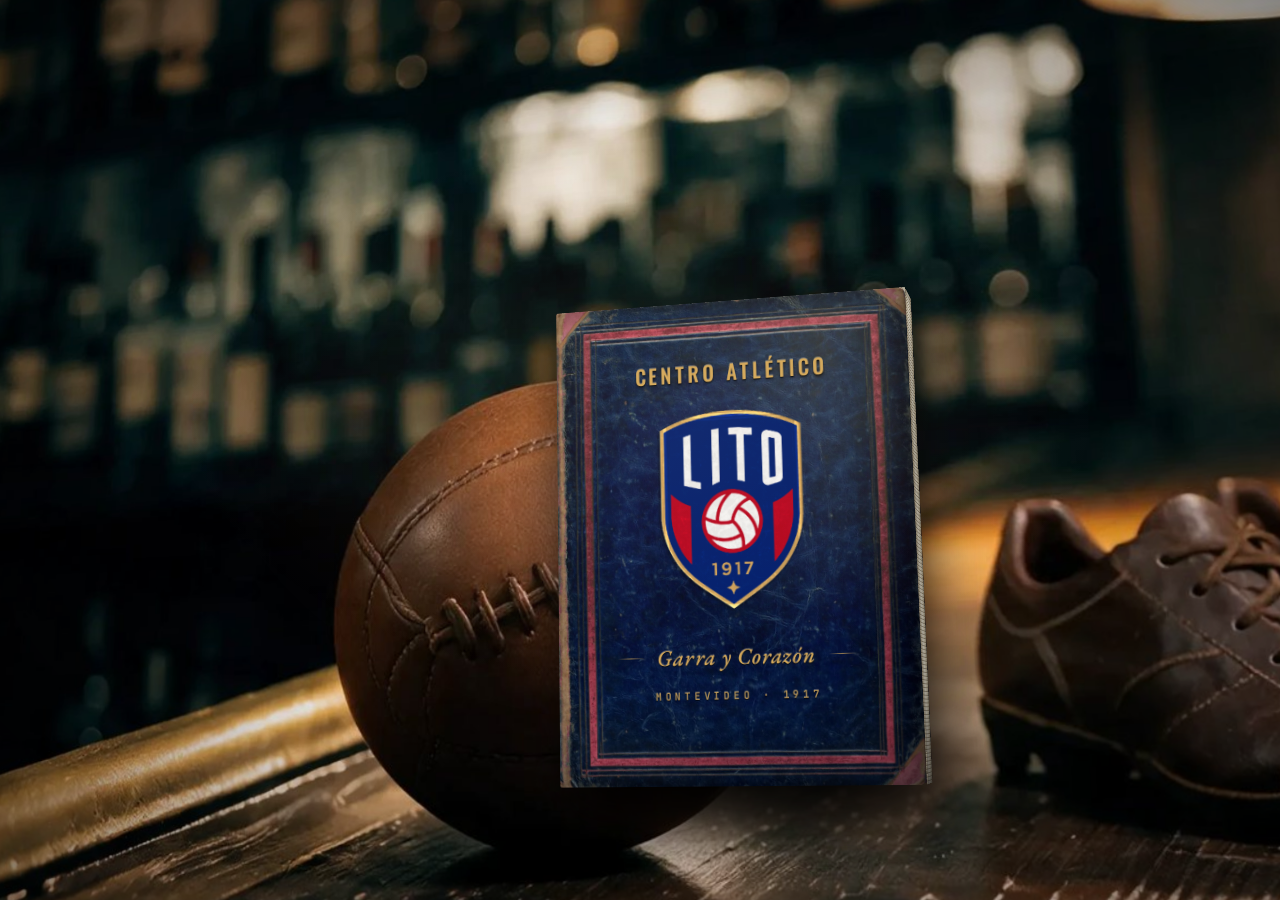
==== index.html @ af0d837f "La canción oficial en la guarda La letra va en la contracara de la tapa, la página izquierda del pli" ====
<!DOCTYPE html>
<html lang="es-UY">
<head>
<meta charset="utf-8">
<meta name="viewport" content="width=device-width, initial-scale=1">
<title>El libro del club · Centro Atlético Lito</title>
<meta name="description" content="Sitio oficial del Centro Atlético Lito: historia, plantel, fixture, noticias y socios. Montevideo, desde 1917.">
<meta name="robots" content="noindex, nofollow">
<meta property="og:title" content="El libro del club · Centro Atlético Lito">
<meta property="og:description" content="Sitio oficial del Centro Atlético Lito: historia, plantel, fixture, noticias y socios. Montevideo, desde 1917.">
<meta property="og:type" content="website">
<meta property="og:locale" content="es_UY">
<meta property="og:image" content="assets/img/og.png">
<meta name="twitter:card" content="summary_large_image">
<meta name="theme-color" content="#0F1A40">
<link rel="icon" href="assets/img/favicon.png">
<link rel="apple-touch-icon" href="assets/img/escudo-180.png">
<link rel="preconnect" href="https://fonts.googleapis.com">
<link rel="preconnect" href="https://fonts.gstatic.com" crossorigin>
<link href="https://fonts.googleapis.com/css2?family=Oswald:wght@300;400;500;600;700&family=EB+Garamond:ital,wght@0,400;0,500;0,600;1,400;1,500&family=Pinyon+Script&family=Manrope:wght@400;500;600;700&family=JetBrains+Mono:wght@500&display=swap" rel="stylesheet">
<link rel="stylesheet" href="assets/css/main.css">
</head>
<body>
<a class="saltar" href="#contenido">Ir al contenido</a>

<div class="escena" data-escena>
  <button class="abrir-libro" type="button" data-abrir>Abrir el libro del club</button>
  <div class="camara" data-camara>
    <div class="tablero"></div>
    <div class="mesa">
      <div class="sombra"></div>
      <div class="libro" data-libro>

      <span class="cara-lomo" aria-hidden="true"></span>
      <span class="cara-cabeza" aria-hidden="true"></span>
      <span class="cara-canto" aria-hidden="true"></span>
      <div class="contratapa" aria-hidden="true"></div>

    <div class="hoja-indice">
      <h1>El libro del club</h1>
      <p class="sello">Centro Atlético Lito · Montevideo · 1917</p>
      <div class="regla"></div>
      <ul class="indice">
        <li>
          <a href="club.html">
            <span class="romano">I</span>
            <span class="titulo">El club</span>
            <span class="apunte">Del bar Manuelito a la cancha</span>
          </a>
        </li>
        <li>
          <a href="plantel.html">
            <span class="romano">II</span>
            <span class="titulo">Plantel</span>
            <span class="apunte">Primer equipo y formativas</span>
          </a>
        </li>
        <li>
          <a href="fixture.html">
            <span class="romano">III</span>
            <span class="titulo">Fixture y tabla</span>
            <span class="apunte">Domingo a domingo</span>
          </a>
        </li>
        <li>
          <a href="noticias.html">
            <span class="romano">IV</span>
            <span class="titulo">Noticias</span>
            <span class="apunte">Partes de prensa</span>
          </a>
        </li>
        <li>
          <a href="socios.html">
            <span class="romano">V</span>
            <span class="titulo">Hacete socio</span>
            <span class="apunte">Cuotas y alta</span>
          </a>
        </li>
        <li>
          <a href="contacto.html">
            <span class="romano">VI</span>
            <span class="titulo">Contacto</span>
            <span class="apunte">Sede, prensa y marca</span>
          </a>
        </li>
      </ul>
      <p class="indice-pie">
        <span>Tomo del club · 2026</span>
        <a href="socios.html">Hacete socio</a>
      </p>
      <div class="marcas">
        <img src="assets/img/marcas/auf.png" alt="Asociación Uruguaya de Fútbol" width="111" height="180" loading="lazy">
        <img src="assets/img/marcas/mgr.png" alt="MGR Sport" width="342" height="110" loading="lazy">
        <img src="assets/img/marcas/enas.png" alt="ENAS" width="509" height="100" loading="lazy">
        <img src="assets/img/marcas/pinuccio.png" alt="Pinuccio Trattoria" width="279" height="130" loading="lazy">
      </div>
    </div>

    <div class="tapa">
      <span class="cara cara-frente" aria-hidden="true">
        <span class="grabado-arriba">Centro Atlético</span>
        <img class="escudo-tapa" src="assets/img/escudo-tapa.png" alt="Escudo del Centro Atlético Lito" width="760" height="1009" fetchpriority="high">
        <span class="lema">Garra y Corazón</span>
        <span class="grabado-abajo">Montevideo · 1917</span>
      </span>
      <span class="cara cara-dorso">
        <div class="cancion">
          <p class="cancion-rotulo">Canción oficial</p>
          <div class="cancion-letra">
            <p><span class="inicial">L</span>ito querido,<br>
              cuadro invencible,<br>
              fuerte, aguerrido e irresistible.</p>
            <p>Siempre Centro Lito adelante,<br>
              triunfante, triunfante,<br>
              porque tiene garra y corazón,<br>
              campeón, campeón.</p>
            <p>Que proclamen tus parciales,<br>
              que son inmortales,<br>
              tu gloria y honor.</p>
          </div>
          <p class="cancion-pie">Centro Atlético Lito · Montevideo · 1917</p>
        </div>
      </span>
    </div>

    <div class="hoja-vuelta" aria-hidden="true"></div>

      </div>
    </div>
  </div>

  </div>
</div>

<script src="assets/js/main.js"></script>
</body>
</html>
---- assets/css/main.css ----
/* ============================================================
   CENTRO ATLÉTICO LITO — hoja de estilos única
   "El libro del club": la web como un tomo encuadernado de 1917.

   Paleta y tipografías del Manual de Marca, edición 2026 (v1.0).
   El hueso del manual (#F4EFE6) hace de papel; el azul profundo,
   de cuero; el oro, de grabado. Proporción 55 azul · 25 hueso ·
   12 rojo · 8 oro, leída sobre el conjunto tapa + hojas.
   ============================================================ */

:root {
  /* Paleta del manual (cap. 08) */
  --azul: #1C2C6B;
  --rojo: #D12C3E;
  --oro: #D4A85A;
  --hueso: #F4EFE6;

  --azul-profundo: #0F1A40;
  --azul-80: #16245A;
  --rojo-80: #B72335;
  --oro-80: #B98E40;
  --hueso-80: #E9E2D2;
  --tinta: #0C1024;

  /* Roles del libro */
  --papel: var(--hueso);
  --papel-sombra: var(--hueso-80);
  --cuero: var(--azul-profundo);
  --cuero-alto: var(--azul-80);

  /* Neutro cálido, sesgado hacia el papel: reglas, folios, texto de apoyo */
  --sepia: #8A7E68;
  --sepia-suave: rgba(138, 126, 104, .34);

  --display: 'Oswald', 'Arial Narrow', system-ui, sans-serif;
  --prosa: 'EB Garamond', Georgia, 'Times New Roman', serif;
  --texto: 'Manrope', system-ui, -apple-system, Segoe UI, sans-serif;
  --mono: 'JetBrains Mono', ui-monospace, SFMono-Regular, Menlo, monospace;

  --marco: 1100px;
  --radio: 3px;
  --encuadernacion: 26px;
}

*, *::before, *::after { box-sizing: border-box; }

html { scroll-behavior: smooth; }

body {
  margin: 0;
  background: var(--papel);
  color: var(--tinta);
  font-family: var(--texto);
  font-size: 16px;
  line-height: 1.6;
  -webkit-font-smoothing: antialiased;
}

img { max-width: 100%; height: auto; display: block; }

a { color: var(--azul); text-decoration-thickness: 1px; text-underline-offset: 3px; }
a:hover { color: var(--rojo); }

:focus-visible { outline: 3px solid var(--oro); outline-offset: 3px; }

.sr-only {
  position: absolute; width: 1px; height: 1px; padding: 0; margin: -1px;
  overflow: hidden; clip: rect(0 0 0 0); white-space: nowrap; border: 0;
}

.saltar {
  position: absolute; left: -9999px; top: 0; z-index: 100;
  background: var(--oro); color: var(--tinta); padding: 10px 16px;
  font-family: var(--mono); font-size: 12px; letter-spacing: .18em; text-transform: uppercase;
}
.saltar:focus { left: 8px; top: 8px; }

.marco { width: 100%; max-width: var(--marco); margin: 0 auto; padding: 0 26px; }

/* ---------- Grano del papel ----------
   Textura generada aparte; el degradado es el respaldo si no carga. */
.papel-grano {
  background-color: var(--papel);
  background-image:
    radial-gradient(circle at 18% 12%, rgba(138, 126, 104, .07), transparent 42%),
    radial-gradient(circle at 82% 78%, rgba(138, 126, 104, .06), transparent 46%);
}

/* ---------- Tipografía ---------- */

h1, h2, h3, h4 {
  font-family: var(--display);
  font-weight: 600;
  line-height: 1.04;
  text-transform: uppercase;
  letter-spacing: -0.005em;
  text-wrap: balance;
  margin: 0 0 .45em;
}

h1 { font-size: clamp(36px, 5.6vw, 66px); }
h2 { font-size: clamp(26px, 3.4vw, 42px); }
h3 { font-size: clamp(19px, 2vw, 26px); }
h4 { font-size: 17px; letter-spacing: .03em; }

p { margin: 0 0 1.05em; max-width: 66ch; }

/* La prosa del libro va en serif; los datos y la interfaz, en Manrope. */
.prosa, .prosa p, .plomo {
  font-family: var(--prosa);
  font-size: 19px;
  line-height: 1.62;
}
.plomo { font-size: clamp(20px, 1.9vw, 25px); line-height: 1.5; }
.prosa em { color: var(--sepia); }

.capitular::first-letter {
  float: left;
  font-family: var(--display);
  font-weight: 600;
  font-size: 4.1em;
  line-height: .82;
  padding: .06em .12em 0 0;
  color: var(--rojo);
}

.cintilla {
  font-family: var(--mono);
  font-size: 11.5px; font-weight: 500;
  letter-spacing: .2em; text-transform: uppercase;
  color: var(--azul);
  margin: 0 0 14px;
  display: flex; align-items: center; gap: 10px;
}
.cintilla::before { content: ""; width: 24px; height: 2px; background: var(--rojo); flex: none; }

.mono { font-family: var(--mono); font-size: 11.5px; letter-spacing: .18em; text-transform: uppercase; }

.claro { color: var(--hueso); }
.claro .cintilla { color: var(--oro); }
.claro a { color: var(--oro); }
.claro a:hover { color: var(--hueso); }

/* ============================================================
   LA TAPA — sólo en la portada
   ============================================================ */

.escena {
  position: relative;
  min-height: 100svh;
  overflow: hidden;
  perspective: 1800px;
  perspective-origin: 50% 44%;
  background: #17110c;
}

/* Al elegir un capítulo: se pasa la hoja, la cámara entra y el papel llena la
   pantalla. El capítulo arranca del mismo color, así la costura no se ve. */
.escena.pasando .camara {
  transform: translate(-4%, -13%) translateZ(470px);
  transition: transform .66s cubic-bezier(.42, 0, .62, 1);
}
.escena.pasando .hoja-vuelta {
  opacity: 1;
  animation: pasar-hoja .52s cubic-bezier(.42, 0, .72, 1) forwards;
}
.escena.pasando::before {
  content: "";
  position: absolute; inset: 0; z-index: 8; pointer-events: none;
  background: var(--papel);
  opacity: 0;
  animation: velo-papel .28s ease .34s forwards;
}
@keyframes pasar-hoja {
  from { transform: rotateY(0deg); }
  to   { transform: rotateY(-148deg); }
}
@keyframes velo-papel { to { opacity: 1; } }

/* El capítulo aparece desde ese mismo papel */
@keyframes aparecer-hoja {
  from { opacity: 0; transform: scale(.988); }
  to   { opacity: 1; transform: none; }
}
.hoja { animation: aparecer-hoja .34s ease both; }

/* Con el libro cerrado, toda la escena es el disparador: no hace falta
   ningún cartel que explique dónde tocar. */
.escena.lejos { cursor: pointer; }

/* La escena se abre con un toque en cualquier parte; esto es para el teclado.
   Sólo se ve al enfocarlo, como el salto al contenido. */
.abrir-libro {
  position: absolute; left: -9999px; top: 16px; z-index: 20;
  background: var(--oro); color: var(--tinta); border: 0;
  padding: 10px 16px; cursor: pointer;
  font-family: var(--mono); font-size: 11px; letter-spacing: .18em; text-transform: uppercase;
}
.abrir-libro:focus { left: 16px; }

/* La cámara: mesa y libro se mueven juntos, como una sola toma.
   Cerrado, la toma está lejos y de costado; al abrir, se acerca y se endereza. */
.camara {
  position: absolute; inset: 0;
  transform-style: preserve-3d;
  transform: translate(9%, -13%) translateZ(215px);
  transition: transform 1.5s cubic-bezier(.32, .68, .16, 1);
}
.camara.lejos {
  transform: translateZ(-200px) rotateX(10deg) rotateY(-15deg) rotateZ(-1deg);
}

/* El plano de la mesa. Es más grande que el encuadre para que al girar la toma
   nunca se vea su borde, pero la foto se mide contra la pantalla (vh), no
   contra el plano: así el encuadre no depende del tamaño del plano. */
.tablero {
  position: absolute; inset: -45%;
  background-color: #17110c;
  background-image: url('../img/texturas/fondo.jpg');
  background-size: auto 140vh;
  background-position: 44% 40%;
  background-repeat: no-repeat;
  /* Profundidad real: el fondo está 520 px detrás del libro, así que al
     acercarse la toma el libro crece más rápido que el fondo. La escala
     compensa lo que la perspectiva le quita a esa distancia. */
  transform: translateZ(-520px) scale(1.33);
}

/* Luz y viñeta: van sobre el encuadre, no sobre el plano */
.escena::after {
  content: "";
  position: absolute; inset: 0; z-index: 3; pointer-events: none;
  background:
    radial-gradient(ellipse 50% 42% at 50% 46%, rgba(255, 214, 150, .08), transparent 72%),
    radial-gradient(ellipse 86% 84% at 50% 48%, transparent 38%, rgba(0, 0, 0, .66) 100%);
}

/* La mesa sostiene el libro y su sombra proyectada */
.mesa {
  position: absolute; left: 58%; top: 62%;
  width: min(396px, 78vw); aspect-ratio: 3 / 4;
  transform: translate(-50%, -50%);
  transform-style: preserve-3d;
}

.sombra {
  position: absolute; left: -14%; right: -14%; bottom: -7%; height: 26%;
  background: radial-gradient(ellipse at 50% 62%, rgba(0, 0, 0, .78), rgba(0, 0, 0, .34) 46%, transparent 72%);
  filter: blur(17px);
  transform: translateZ(-12px);
  transition: transform 1.05s cubic-bezier(.3, .7, .2, 1), opacity 1.05s ease;
  pointer-events: none;
}
.escena.lejos .sombra {
  transform: translateZ(-12px) translate(4%, 1%) scale(1.06, 1);
  opacity: .92;
}

/* El libro queda quieto sobre la barra; el desvío de la toma lo pone la cámara. */
.libro {
  --grosor: 58px;
  position: absolute; inset: 0;
  transform-style: preserve-3d;
}

.hoja-vuelta {
  position: absolute; inset: 0; z-index: 2;
  transform-origin: left center;
  transform: rotateY(0deg);
  opacity: 0;
  border-radius: 3px 6px 6px 3px;
  background-color: var(--papel);
  background-image:
    linear-gradient(90deg, rgba(12, 16, 36, .22), transparent 22%, transparent 78%, rgba(12, 16, 36, .1)),
    url('../img/texturas/papel.jpg');
  background-size: cover, 520px 520px;
  box-shadow: 0 12px 30px rgba(0, 0, 0, .4);
}

/* ---- El cuerpo del tomo: caras reales, no un canto dibujado ----
   Son decorativas: nunca deben interceptar un click del índice. */
.cara-lomo, .cara-cabeza, .cara-canto, .contratapa, .hoja-vuelta { pointer-events: none; }

/* Lomo, con los nervios de la encuadernación */
.cara-lomo {
  position: absolute; left: 0; top: 0; bottom: 0; width: var(--grosor);
  transform-origin: left center;
  transform: rotateY(90deg);
  background-color: var(--cuero);
  background-image:
    linear-gradient(90deg, rgba(0, 0, 0, .5), rgba(255, 255, 255, .04) 45%, rgba(0, 0, 0, .42)),
    url('../img/texturas/lomo.jpg');
  background-size: cover;
  background-position: center;
  box-shadow: inset 0 0 22px rgba(0, 0, 0, .45);
}

/* Canto de cabeza: las hojas vistas desde arriba */
.cara-cabeza {
  position: absolute; left: 0; right: 0; top: 0; height: var(--grosor);
  transform-origin: center top;
  transform: rotateX(-90deg);
  background-image:
    repeating-linear-gradient(90deg,
      rgba(108, 92, 68, .5) 0 1px,
      rgba(232, 224, 205, .45) 1px 2px,
      transparent 2px 4px),
    linear-gradient(180deg, #e6ddc5, #cabda2 58%, #a3957c);
  box-shadow: inset 0 -6px 12px rgba(0, 0, 0, .35);
}

/* Canto delantero */
.cara-canto {
  position: absolute; right: 0; top: 0; bottom: 0; width: var(--grosor);
  transform-origin: right center;
  transform: rotateY(-90deg);
  background-image:
    repeating-linear-gradient(180deg,
      rgba(108, 92, 68, .55) 0 1px,
      rgba(232, 224, 205, .5) 1px 2px,
      transparent 2px 4px),
    linear-gradient(90deg, #a89b80 0%, #ded5be 34%, #efe8d6 52%, #cfc3a8 78%, #a1937a 100%);
  box-shadow: inset 0 12px 20px -10px rgba(0, 0, 0, .55), inset 0 -12px 20px -10px rgba(0, 0, 0, .55);
}

/* Contratapa, para que el tomo no quede hueco al abrirse */
.contratapa {
  position: absolute; inset: 0;
  transform: translateZ(calc(var(--grosor) * -1));
  background-color: var(--cuero);
  background-image:
    linear-gradient(160deg, rgba(8, 14, 38, .55), rgba(4, 7, 20, .72)),
    url('../img/texturas/tapa.jpg');
  background-size: cover;
  border-radius: 3px 8px 8px 3px;
  box-shadow: 0 38px 60px rgba(0, 0, 0, .6);
}

.tapa {
  position: absolute; inset: 0; z-index: 3;
  transform-origin: left center;
  transform-style: preserve-3d;
  transition: transform 1.35s cubic-bezier(.32, .72, .2, 1) 1.05s;
  cursor: pointer;
  border: 0; padding: 0; margin: 0;
  background: transparent;
  display: block; width: 100%;
}

.cara {
  position: absolute; inset: 0;
  backface-visibility: hidden;
  transform: translateZ(.5px);
  border-radius: 3px 8px 8px 3px;
  overflow: hidden;
}

.cara-frente {
  background-color: var(--cuero);
  background-image:
    radial-gradient(ellipse at 76% 12%, rgba(255, 236, 200, .13), transparent 52%),
    linear-gradient(160deg, rgba(255, 255, 255, .05), rgba(6, 10, 28, .2) 70%, rgba(4, 7, 20, .36)),
    url('../img/texturas/tapa.jpg');
  background-size: cover;
  background-position: center;
  background-repeat: no-repeat;
  box-shadow:
    inset -12px 0 30px rgba(0, 0, 0, .38),
    inset 0 0 70px rgba(0, 0, 0, .22),
    0 30px 66px rgba(0, 0, 0, .62);
  display: grid;
  /* El filete dorado ya viene impreso en la foto: el contenido va adentro. */
  grid-template-rows: 1fr auto auto 1fr;
  justify-items: center;
  align-items: center;
  padding: 13% 14% 12.5%;
  text-align: center;
}

.grabado-arriba, .grabado-abajo {
  position: relative; z-index: 2; margin: 0;
  font-family: var(--display); font-weight: 500;
  color: var(--oro);
  text-transform: uppercase;
}
.grabado-arriba {
  align-self: end;
  margin-bottom: clamp(12px, 2.4vw, 20px);
  font-size: clamp(17px, 3.2vw, 23px);
  /* El interletrado cede para que entre en una línea a este cuerpo. */
  letter-spacing: .17em; padding-left: .17em;
  white-space: nowrap;
  text-shadow:
    0 -1px 0 rgba(255, 240, 210, .34),
    0 1px 1px rgba(0, 0, 0, .78),
    0 2px 3px rgba(0, 0, 0, .5);
}
.grabado-abajo {
  align-self: start;
  margin-top: clamp(9px, 1.5vw, 14px);
  font-family: var(--mono); font-size: clamp(9px, 1.5vw, 11px);
  letter-spacing: .34em; padding-left: .34em;
  color: rgba(212, 168, 90, .82);
  text-shadow: 0 -1px 0 rgba(255, 240, 210, .26), 0 1px 1px rgba(0, 0, 0, .72);
}

.lema {
  position: relative; z-index: 2;
  margin: clamp(14px, 2.4vw, 20px) 0 0;
  display: flex; align-items: center; gap: clamp(9px, 1.6vw, 14px);
  font-family: var(--prosa); font-style: italic; font-weight: 500;
  font-size: clamp(16px, 2.9vw, 24px);
  letter-spacing: .045em;
  color: var(--oro);
  text-shadow:
    0 -1px 0 rgba(255, 240, 210, .3),
    0 1px 1px rgba(0, 0, 0, .8),
    0 0 10px rgba(212, 168, 90, .14);
  white-space: nowrap;
}
.lema::before, .lema::after {
  content: ""; width: clamp(16px, 3.4vw, 30px); height: 1px;
  background: linear-gradient(90deg, transparent, rgba(212, 168, 90, .75), transparent);
}

.escudo-tapa {
  position: relative; z-index: 2;
  width: clamp(120px, 28vw, 176px);
  transition: transform .5s ease;
}
.tapa:hover .lema {
  position: relative; z-index: 2;
  margin: clamp(14px, 2.4vw, 20px) 0 0;
  display: flex; align-items: center; gap: clamp(9px, 1.6vw, 14px);
  font-family: var(--prosa); font-style: italic; font-weight: 500;
  font-size: clamp(16px, 2.9vw, 24px);
  letter-spacing: .045em;
  color: var(--oro);
  text-shadow:
    0 -1px 0 rgba(255, 240, 210, .3),
    0 1px 1px rgba(0, 0, 0, .8),
    0 0 10px rgba(212, 168, 90, .14);
  white-space: nowrap;
}
.lema::before, .lema::after {
  content: ""; width: clamp(16px, 3.4vw, 30px); height: 1px;
  background: linear-gradient(90deg, transparent, rgba(212, 168, 90, .75), transparent);
}

.escudo-tapa { transform: translateY(-4px) scale(1.02); }

/* Guarda: el reverso de la tapa */
.cara-dorso {
  transform: rotateY(180deg) translateZ(.5px);
  display: grid;
  place-items: center;
  padding: clamp(20px, 4vw, 32px) clamp(18px, 3.6vw, 30px);
  background-color: var(--papel-sombra);
  background-image:
    radial-gradient(ellipse 76% 68% at 50% 48%, rgba(244, 239, 230, .82), transparent 72%),
    repeating-linear-gradient(45deg, rgba(28, 44, 107, .06) 0 2px, transparent 2px 15px),
    repeating-linear-gradient(-45deg, rgba(209, 44, 62, .04) 0 2px, transparent 2px 15px),
    url('../img/texturas/papel.jpg');
  background-size: auto, auto, auto, 460px 460px;
  box-shadow: inset 0 0 60px rgba(138, 126, 104, .5);
}

/* Por defecto el libro está abierto; JS agrega .cerrado para la ceremonia. */
.tapa { transform: rotateY(-162deg); pointer-events: none; }
.libro.cerrado .tapa { transform: none; pointer-events: auto; transition-delay: 0s; }
.libro:not(.cerrado) .cara-frente { box-shadow: none; }

/* La hoja del índice, debajo de la tapa */
.cancion {
  position: relative; z-index: 2;
  text-align: center;
  color: var(--tinta);
  max-width: 30ch;
}
.cancion-rotulo {
  margin: 0 0 clamp(8px, 1.6vw, 13px);
  font-family: 'Pinyon Script', 'EB Garamond', serif;
  font-size: clamp(20px, 4vw, 30px);
  line-height: 1;
  color: var(--azul);
}
.cancion-rotulo::after {
  content: "";
  display: block; width: 46%; height: 1px; margin: clamp(7px, 1.4vw, 11px) auto 0;
  background: linear-gradient(90deg, transparent, var(--oro-80), transparent);
}
.cancion-letra p {
  margin: 0 0 clamp(9px, 1.8vw, 14px);
  max-width: none;
  font-family: var(--prosa);
  font-style: italic;
  font-weight: 500;
  font-size: clamp(11.5px, 2.3vw, 15px);
  line-height: 1.62;
  color: rgba(12, 16, 36, .88);
}
.cancion-letra p:last-child { margin-bottom: 0; }
/* La inicial, en la misma mano que el rótulo */
.inicial {
  font-family: 'Pinyon Script', 'EB Garamond', serif;
  font-style: normal;
  font-size: 2.1em;
  line-height: .7;
  color: var(--rojo);
  padding-right: .04em;
  vertical-align: -.18em;
}
.cancion-pie {
  margin: clamp(10px, 2vw, 16px) 0 0;
  max-width: none;
  font-family: var(--mono);
  font-size: clamp(7px, 1.4vw, 9px);
  letter-spacing: .16em; text-transform: uppercase;
  color: var(--sepia);
}

.hoja-indice {
  position: absolute; inset: 0; z-index: 1;
  background-color: var(--papel);
  background-image:
    radial-gradient(circle at 20% 10%, rgba(138, 126, 104, .09), transparent 45%),
    radial-gradient(circle at 85% 85%, rgba(138, 126, 104, .08), transparent 48%),
    url('../img/texturas/papel.jpg');
  background-size: cover, cover, 520px 520px;
  background-repeat: no-repeat, no-repeat, repeat;
  border-radius: 3px 6px 6px 3px;
  padding: clamp(20px, 4vw, 30px) clamp(16px, 3.2vw, 24px) clamp(16px, 2.6vw, 22px) clamp(26px, 4.4vw, 38px);
  overflow: auto;
  box-shadow: inset 22px 0 30px -18px rgba(12, 16, 36, .62);
  transition: opacity .55s ease 1.95s;
}

.libro.cerrado .hoja-indice { opacity: 0; transition-delay: 0s; }

.indice-pie {
  display: flex; justify-content: space-between; align-items: baseline; gap: 12px;
  margin: 22px 0 0; padding-top: 12px; border-top: 1px solid var(--sepia-suave);
  font-family: var(--mono); font-size: 9.5px; letter-spacing: .2em; text-transform: uppercase;
  color: var(--sepia);
}
.indice-pie a { color: var(--rojo); text-decoration: none; border-bottom: 1px solid currentColor; }

/* Marcas al pie del índice. Van sobre blanco y en multiply: el papel se ve a
   través y quedan impresas en la hoja, no pegadas encima. */
.marcas {
  display: flex; align-items: center; justify-content: center;
  gap: clamp(11px, 2.4vw, 18px);
  margin-top: clamp(14px, 2.6vw, 20px);
  padding-top: clamp(12px, 2.2vw, 17px);
  border-top: 1px dotted var(--sepia-suave);
}
.marcas img {
  mix-blend-mode: multiply;
  width: auto;
  opacity: .9;
  filter: saturate(.9);
}
/* La AUF manda por ser la afiliación; los sponsors, parejos entre sí. */
.marcas img:nth-child(1) { height: clamp(27px, 5.4vw, 36px); }
.marcas img:nth-child(2) { height: clamp(13px, 2.5vw, 17px); }
.marcas img:nth-child(3) { height: clamp(10px, 2.1vw, 14px); }
.marcas img:nth-child(4) { height: clamp(15px, 3vw, 20px); }
.indice-pie a:hover { color: var(--azul); }

.hoja-indice h1 {
  font-size: clamp(19px, 3vw, 26px);
  margin: 0 0 3px;
  letter-spacing: .04em;
}
.hoja-indice .sello {
  font-family: var(--mono); font-size: 9.5px; letter-spacing: .26em;
  text-transform: uppercase; color: var(--sepia);
  margin: 0 0 16px;
}
.hoja-indice .regla {
  height: 1px; background: var(--sepia-suave); margin: 0 0 16px;
}

.indice { list-style: none; margin: 0; padding: 0; }
.indice li { margin: 0; }
.indice a {
  display: grid;
  grid-template-columns: 1.9em minmax(0, 1fr) auto;
  align-items: baseline;
  gap: 7px;
  padding: 8px 2px;
  text-decoration: none;
  color: var(--tinta);
  border-bottom: 1px dotted var(--sepia-suave);
}
.indice a:hover, .indice a:focus-visible { color: var(--rojo); background: rgba(212, 168, 90, .12); }
.indice .romano {
  font-family: var(--mono); font-size: 10.5px; letter-spacing: .1em;
  color: var(--oro-80);
}
.indice .titulo {
  font-family: var(--display); font-weight: 500;
  font-size: clamp(14px, 2vw, 16.5px);
  text-transform: uppercase; letter-spacing: .03em;
}
.indice .apunte {
  font-family: var(--prosa); font-style: italic;
  font-size: 12.5px; color: var(--sepia); text-align: right;
}

/* ============================================================
   LAS HOJAS — páginas interiores
   ============================================================ */

.cabecera {
  position: sticky; top: 0; z-index: 40;
  background: rgba(244, 239, 230, .94);
  backdrop-filter: blur(6px);
  border-bottom: 1px solid var(--sepia-suave);
  box-shadow: 0 1px 0 rgba(212, 168, 90, .5);
}

.cabecera-fila { display: flex; align-items: center; gap: 18px; min-height: 62px; }

.marca { display: flex; align-items: center; gap: 11px; text-decoration: none; color: var(--tinta); }
.marca img { width: 30px; }
.marca-texto {
  font-family: var(--display); font-weight: 600; font-size: 14.5px;
  letter-spacing: .1em; text-transform: uppercase; line-height: 1.1;
}
.marca-texto small {
  display: block;
  font-family: var(--mono); font-weight: 500; font-size: 8.5px;
  letter-spacing: .22em; color: var(--sepia);
}

.menu-boton {
  margin-left: auto; display: none;
  background: transparent; color: var(--azul);
  border: 1px solid var(--sepia-suave);
  font-family: var(--mono); font-size: 10.5px; letter-spacing: .18em; text-transform: uppercase;
  padding: 8px 13px; border-radius: var(--radio); cursor: pointer;
}
.menu-boton:hover { border-color: var(--oro); color: var(--rojo); }

.menu { margin-left: auto; display: flex; gap: 2px; flex-wrap: wrap; }
.menu a {
  font-family: var(--display); font-weight: 500; font-size: 12.5px;
  letter-spacing: .1em; text-transform: uppercase;
  color: var(--sepia); text-decoration: none;
  padding: 9px 11px; border-bottom: 2px solid transparent;
}
.menu a:hover { color: var(--azul); border-bottom-color: var(--rojo); }
.menu a[aria-current="page"] { color: var(--azul); border-bottom-color: var(--oro); }

/* Encuadernación: el lomo acompaña toda la página interior */
.hoja {
  position: relative;
  background-color: var(--papel);
  background-image:
    radial-gradient(circle at 12% 6%, rgba(138, 126, 104, .07), transparent 40%),
    radial-gradient(circle at 88% 92%, rgba(138, 126, 104, .06), transparent 44%),
    url('../img/texturas/papel.jpg');
  background-size: cover, cover, 520px 520px;
  background-repeat: no-repeat, no-repeat, repeat;
  background-attachment: scroll;
  padding-left: var(--encuadernacion);
}
.hoja::before {
  content: "";
  position: absolute; left: 0; top: 0; bottom: 0; width: var(--encuadernacion);
  background:
    linear-gradient(90deg, var(--cuero) 0 9px, rgba(212, 168, 90, .55) 9px 10px, rgba(138, 126, 104, .16) 10px 100%),
    repeating-linear-gradient(180deg, transparent 0 20px, rgba(244, 239, 230, .5) 20px 24px);
  background-size: 100% 100%, 9px 100%;
  background-repeat: no-repeat, repeat-y;
}

.seccion { padding: clamp(40px, 6vw, 76px) 0; }
.seccion + .seccion { border-top: 1px solid var(--sepia-suave); }

/* Lámina: la página oscura del libro, para respirar y dar jerarquía */
.lamina {
  background-color: var(--cuero);
  background-image: repeating-linear-gradient(-45deg, rgba(244, 239, 230, .04) 0 16px, transparent 16px 42px);
  color: var(--hueso);
  padding: clamp(44px, 6.5vw, 84px) 0;
  border-top: 3px double rgba(212, 168, 90, .5);
  border-bottom: 3px double rgba(212, 168, 90, .5);
}

.portadilla { padding: clamp(46px, 7vw, 92px) 0 clamp(30px, 4vw, 52px); }
.portadilla .romano-grande {
  font-family: var(--mono); font-size: 12px; letter-spacing: .3em;
  text-transform: uppercase; color: var(--oro-80); margin: 0 0 18px;
}
.portadilla h1 { margin-bottom: 18px; }
.portadilla .filete-cap {
  width: 88px; height: 3px; background: var(--rojo); margin: 26px 0 0;
}

.encabezado-seccion {
  display: flex; align-items: flex-end; justify-content: space-between;
  gap: 22px; flex-wrap: wrap; margin-bottom: 28px;
}
.encabezado-seccion h2 { margin: 0; }

.folio {
  display: flex; justify-content: center; align-items: center; gap: 14px;
  padding: 30px 0 44px;
  font-family: var(--mono); font-size: 10.5px; letter-spacing: .24em; text-transform: uppercase;
  color: var(--sepia);
}
.folio i { display: block; width: 40px; height: 1px; background: var(--sepia-suave); }

/* ---------- Botones ---------- */

.boton {
  display: inline-flex; align-items: center; gap: 9px;
  font-family: var(--display); font-weight: 600; font-size: 13.5px;
  letter-spacing: .11em; text-transform: uppercase;
  background: var(--rojo); color: var(--hueso);
  padding: 12px 21px; border: 2px solid var(--rojo); border-radius: var(--radio);
  text-decoration: none; cursor: pointer;
  transition: background .15s ease, color .15s ease, border-color .15s ease;
}
.boton:hover { background: var(--rojo-80); border-color: var(--rojo-80); color: var(--hueso); }
.boton--fantasma { background: transparent; border-color: currentColor; color: var(--azul); }
.boton--fantasma:hover { background: var(--azul); border-color: var(--azul); color: var(--hueso); }
.claro .boton--fantasma { color: var(--hueso); }
.claro .boton--fantasma:hover { background: var(--oro); border-color: var(--oro); color: var(--tinta); }
.boton--oro { background: var(--oro); border-color: var(--oro); color: var(--tinta); }
.boton--oro:hover { background: var(--oro-80); border-color: var(--oro-80); }

.acciones { display: flex; gap: 13px; flex-wrap: wrap; margin-top: 26px; }

/* ---------- Cifras ---------- */

.cifras {
  display: grid; grid-template-columns: repeat(auto-fit, minmax(180px, 1fr));
  border-top: 1px solid var(--sepia-suave);
  border-bottom: 1px solid var(--sepia-suave);
}
.cifra { padding: 24px 22px; border-left: 1px solid var(--sepia-suave); }
.cifra:first-child { border-left: 0; }
.cifra strong {
  display: block; font-family: var(--display); font-weight: 600;
  font-size: clamp(26px, 3vw, 38px); line-height: 1.05; color: var(--azul);
}
.cifra span {
  font-family: var(--mono); font-size: 10px; letter-spacing: .2em;
  text-transform: uppercase; color: var(--sepia); max-width: none;
}
.lamina .cifras { border-color: rgba(212, 168, 90, .3); }
.lamina .cifra { border-left-color: rgba(212, 168, 90, .3); }
.lamina .cifra strong { color: var(--oro); }
.lamina .cifra span { color: rgba(244, 239, 230, .74); }

/* ---------- Partidos ---------- */

.partido {
  background: var(--papel);
  border: 1px solid var(--sepia-suave);
  border-top: 3px solid var(--azul);
  border-radius: var(--radio);
  padding: 22px;
  display: flex; flex-direction: column;
  box-shadow: 0 2px 0 rgba(138, 126, 104, .16);
}
.rejilla .partido { height: 100%; }
.partido .competencia {
  font-family: var(--mono); font-size: 10.5px; letter-spacing: .2em;
  text-transform: uppercase; color: var(--rojo); max-width: none;
}
.partido-equipos {
  display: grid; grid-template-columns: 1fr auto 1fr; align-items: center;
  gap: 14px; margin: 16px 0 14px;
}
.partido-equipo {
  font-family: var(--display); font-weight: 600;
  font-size: clamp(17px, 2.2vw, 25px); text-transform: uppercase; line-height: 1.05;
}
.partido-equipo.der { text-align: right; }
.partido-vs { font-family: var(--mono); font-size: 11px; letter-spacing: .18em; color: var(--sepia); }
.partido-marcador {
  font-family: var(--display); font-weight: 600;
  font-size: clamp(27px, 3.4vw, 40px); color: var(--azul); letter-spacing: .04em;
}
.partido-pie {
  margin-top: auto; margin-bottom: 0; max-width: none;
  font-family: var(--mono); font-size: 10.5px; letter-spacing: .14em; text-transform: uppercase;
  color: var(--sepia);
  border-top: 1px solid var(--sepia-suave); padding-top: 11px;
}
.partido--hueso { border-top-color: var(--rojo); }
.partido--hueso .competencia { color: var(--azul); }
.lamina .partido {
  background: rgba(244, 239, 230, .05); border-color: rgba(212, 168, 90, .35);
  border-top-color: var(--oro); color: var(--hueso); box-shadow: none;
}
.lamina .partido-marcador { color: var(--oro); }
.lamina .partido-pie { color: rgba(244, 239, 230, .68); border-top-color: rgba(244, 239, 230, .18); }
.lamina .partido .competencia { color: var(--oro); }
.lamina .partido-vs { color: rgba(244, 239, 230, .7); }

.lista-partidos { display: grid; gap: 0; }
.fila-partido {
  display: grid; grid-template-columns: 104px 1fr auto; gap: 18px; align-items: center;
  padding: 15px 4px 15px 16px;
  border-bottom: 1px dotted var(--sepia-suave);
  border-left: 3px solid transparent;
}
.fila-partido.local { border-left-color: var(--rojo); }
.fila-partido p { max-width: none; margin: 0; }
.fila-partido .fecha {
  font-family: var(--mono); font-size: 10.5px; letter-spacing: .12em;
  text-transform: uppercase; color: var(--azul); line-height: 1.55;
}
.fila-partido .cruce {
  font-family: var(--display); font-weight: 500; font-size: 18px; text-transform: uppercase;
}
.fila-partido .partido-vs { font-size: 12px; color: var(--rojo); }
.fila-partido .dato {
  font-family: var(--mono); font-size: 10.5px; letter-spacing: .12em;
  text-transform: uppercase; color: var(--sepia); text-align: right;
}

/* ---------- Tabla ---------- */

.tabla-envoltorio { overflow-x: auto; border-top: 2px solid var(--azul); }
table.posiciones {
  width: 100%; border-collapse: collapse; min-width: 560px;
  font-size: 14px; font-variant-numeric: tabular-nums;
}
table.posiciones th {
  font-family: var(--mono); font-weight: 500; font-size: 10px;
  letter-spacing: .16em; text-transform: uppercase; color: var(--sepia);
  padding: 12px 9px; text-align: center; white-space: nowrap;
  border-bottom: 1px solid var(--sepia-suave);
}
table.posiciones th:nth-child(2) { text-align: left; }
table.posiciones td { padding: 11px 9px; text-align: center; border-bottom: 1px dotted var(--sepia-suave); }
table.posiciones td:nth-child(2) { text-align: left; font-family: var(--display); font-weight: 500; letter-spacing: .03em; text-transform: uppercase; }
table.posiciones .pts { font-family: var(--display); font-weight: 600; font-size: 17px; }
table.posiciones .fila-nuestra { background: rgba(212, 168, 90, .16); box-shadow: inset 3px 0 0 var(--rojo); }
table.posiciones .fila-nuestra td:nth-child(2) { color: var(--azul); font-weight: 600; }

.forma { display: inline-flex; gap: 3px; }
.forma i {
  width: 17px; height: 17px; border-radius: 50%; font-style: normal;
  font-family: var(--mono); font-size: 9px; font-weight: 500; color: var(--hueso);
  display: inline-flex; align-items: center; justify-content: center;
}
.forma i.G { background: var(--azul); }
.forma i.E { background: var(--oro-80); }
.forma i.P { background: var(--rojo); }

/* ---------- Rejillas y tarjetas ---------- */

.rejilla { display: grid; gap: 22px; }
.rejilla--2 { grid-template-columns: repeat(auto-fit, minmax(300px, 1fr)); }
.rejilla--3 { grid-template-columns: repeat(auto-fit, minmax(255px, 1fr)); }
.rejilla--4 { grid-template-columns: repeat(auto-fit, minmax(200px, 1fr)); }

.tarjeta { border-top: 2px solid var(--sepia-suave); padding: 20px 0 0; }
.tarjeta h3 { margin-bottom: .4em; }
.tarjeta p { margin-bottom: 0; font-family: var(--prosa); font-size: 17.5px; }
.tarjeta--borde-oro { border-top-color: var(--oro); }

.nota {
  border-left: 3px solid var(--oro);
  background: rgba(212, 168, 90, .11);
  padding: 15px 19px; max-width: 62ch;
  font-family: var(--mono); font-size: 11px; letter-spacing: .1em; text-transform: uppercase;
  line-height: 1.85; color: var(--sepia);
}
[data-aviso-ejemplo] { margin-top: 24px; }

/* Foto pegada con esquineros, como en un álbum */
.foto-album { position: relative; padding: 13px; background: var(--papel-sombra); box-shadow: 0 2px 0 rgba(138, 126, 104, .3); }
.foto-album img { filter: sepia(.16) contrast(1.02); }
.foto-album::before, .foto-album::after {
  content: ""; position: absolute; width: 20px; height: 20px; border: 2px solid var(--oro-80); opacity: .8;
}
.foto-album::before { left: 4px; top: 4px; border-right: 0; border-bottom: 0; }
.foto-album::after { right: 4px; bottom: 4px; border-left: 0; border-top: 0; }
.epigrafe {
  margin: 10px 0 0; max-width: none;
  font-family: var(--prosa); font-style: italic; font-size: 15px; color: var(--sepia);
}

/* ---------- Noticias ---------- */

.noticia { display: flex; flex-direction: column; border-top: 2px solid var(--azul); padding-top: 16px; }
.noticia img { aspect-ratio: 25 / 16; object-fit: cover; width: 100%; filter: sepia(.14); }
.noticia-cuerpo { display: flex; flex-direction: column; gap: 9px; flex: 1; padding-top: 14px; }
.noticia .fecha { font-family: var(--mono); font-size: 10.5px; letter-spacing: .16em; text-transform: uppercase; color: var(--rojo); max-width: none; }
.noticia h3 { font-size: 20px; margin: 0; }
.noticia p { margin: 0; font-family: var(--prosa); font-size: 17px; color: rgba(12, 16, 36, .82); max-width: none; }
.noticia .etiqueta { margin-top: auto; align-self: flex-start; }

.etiqueta {
  display: inline-block;
  font-family: var(--mono); font-size: 9.5px; letter-spacing: .18em; text-transform: uppercase;
  background: transparent; color: var(--azul);
  border: 1px solid var(--sepia-suave);
  padding: 5px 9px; border-radius: 2px;
}

/* ---------- Plantel ---------- */

.grupo-plantel + .grupo-plantel { margin-top: 40px; }
.jugador {
  display: flex; gap: 14px; align-items: center;
  padding: 13px 0; border-bottom: 1px dotted var(--sepia-suave);
}
.jugador .numero {
  font-family: var(--display); font-weight: 600; font-size: 30px; line-height: 1;
  color: var(--azul); min-width: 42px; text-align: center;
  font-variant-numeric: tabular-nums;
}
.jugador .nombre { font-family: var(--display); font-weight: 500; font-size: 18px; text-transform: uppercase; line-height: 1.1; }
.jugador .detalle { font-family: var(--mono); font-size: 10px; letter-spacing: .14em; text-transform: uppercase; color: var(--sepia); }
.jugador--vacante .numero { color: var(--sepia-suave); }

/* ---------- Camisetas ---------- */

.camiseta { border: 1px solid var(--sepia-suave); background: var(--papel); }
.camiseta .muestra { height: 148px; position: relative; }
.camiseta .muestra i { position: absolute; inset: 0; }
.camiseta .rotulo { padding: 15px 17px; border-top: 1px solid var(--sepia-suave); }
.camiseta h4 { margin: 0 0 4px; }
.camiseta .detalle { margin: 0; max-width: none; font-family: var(--mono); font-size: 10px; letter-spacing: .14em; text-transform: uppercase; color: var(--sepia); }

/* ---------- Formularios ---------- */

.formulario { display: grid; gap: 17px; max-width: 600px; }
.campo { display: grid; gap: 6px; }
.campo label { font-family: var(--mono); font-size: 10.5px; letter-spacing: .16em; text-transform: uppercase; color: var(--sepia); }
.campo input, .campo select, .campo textarea {
  font-family: var(--texto); font-size: 15px; color: var(--tinta);
  padding: 11px 13px; border: 1px solid var(--sepia-suave); border-radius: var(--radio);
  background: rgba(255, 255, 255, .6); width: 100%;
}
.campo textarea { min-height: 126px; resize: vertical; }
.campo input:focus, .campo select:focus, .campo textarea:focus { border-color: var(--azul); background: #fff; }
.campo-doble { display: grid; grid-template-columns: 1fr 1fr; gap: 17px; }
.aviso-formulario {
  font-family: var(--mono); font-size: 10.5px; letter-spacing: .12em; text-transform: uppercase;
  color: var(--sepia); line-height: 1.85; max-width: none;
}

/* ---------- Cuotas ---------- */

.cuota { display: flex; flex-direction: column; gap: 13px; }
.cuota .precio {
  font-family: var(--display); font-weight: 600; font-size: 40px; line-height: 1;
  color: var(--azul); margin: 0; font-variant-numeric: tabular-nums;
}
.cuota .precio small {
  display: block; margin-top: 6px;
  font-family: var(--mono); font-size: 10px; letter-spacing: .16em; color: var(--sepia);
}
.cuota ul { margin: 0; padding-left: 17px; font-family: var(--prosa); font-size: 17.5px; }
.cuota li { margin-bottom: 5px; }
.cuota--destacada { border-top-color: var(--rojo); }
.cuota--destacada .precio { color: var(--rojo); }

/* ---------- Listas de datos ---------- */

.datos { display: grid; margin: 0; }
.datos div { display: grid; grid-template-columns: 180px 1fr; gap: 16px; padding: 12px 0; border-bottom: 1px dotted var(--sepia-suave); }
.datos dt { font-family: var(--mono); font-size: 10.5px; letter-spacing: .16em; text-transform: uppercase; color: var(--sepia); }
.datos dd { margin: 0; font-family: var(--prosa); font-size: 18px; }
.claro .datos div { border-bottom-color: rgba(244, 239, 230, .2); }
.claro .datos dt { color: var(--oro); }

.cronologia { list-style: none; margin: 0; padding: 0; }
.cronologia li { display: grid; grid-template-columns: 92px 1fr; gap: 20px; padding: 15px 0; border-bottom: 1px dotted var(--sepia-suave); }
.cronologia b { font-family: var(--display); font-weight: 600; font-size: 23px; color: var(--rojo); line-height: 1; }
.cronologia span { font-family: var(--prosa); font-size: 17.5px; }
.claro .cronologia li { border-bottom-color: rgba(244, 239, 230, .2); }
.claro .cronologia b { color: var(--oro); }

/* ---------- Cierre ---------- */

.franja-cierre {
  background: var(--rojo); color: var(--hueso);
  padding: clamp(32px, 4.5vw, 56px) 0;
}
.franja-cierre .marco { display: flex; align-items: center; justify-content: space-between; gap: 22px; flex-wrap: wrap; }
.franja-cierre h2 { margin: 0; }
.franja-cierre p { margin: 6px 0 0; max-width: none; font-family: var(--prosa); font-size: 18px; color: rgba(244, 239, 230, .9); }

/* ---------- Colofón ---------- */

.pie {
  background: var(--cuero); color: rgba(244, 239, 230, .74);
  padding: 52px 0 26px; font-size: 14.5px;
  border-top: 4px double rgba(212, 168, 90, .5);
}
.pie-grilla { display: grid; grid-template-columns: 1.6fr 1fr 1fr 1fr; gap: 30px; }
.pie h4 { font-family: var(--mono); font-weight: 500; font-size: 10px; letter-spacing: .22em; color: var(--oro); text-transform: uppercase; margin: 0 0 13px; }
.pie ul { list-style: none; margin: 0; padding: 0; }
.pie li { margin-bottom: 7px; }
.pie a { color: rgba(244, 239, 230, .74); text-decoration: none; }
.pie a:hover { color: var(--oro); }
.pie p { max-width: none; }
.pie-escudo { display: flex; gap: 15px; align-items: flex-start; }
.pie-escudo img { width: 54px; }
.pie-escudo strong { font-family: var(--display); font-weight: 600; font-size: 16px; letter-spacing: .06em; text-transform: uppercase; color: var(--hueso); }
.pie-legal {
  margin-top: 36px; padding-top: 18px; border-top: 1px solid rgba(244, 239, 230, .14);
  display: flex; justify-content: space-between; gap: 16px; flex-wrap: wrap;
  font-family: var(--mono); font-size: 10px; letter-spacing: .14em; text-transform: uppercase;
  color: rgba(244, 239, 230, .5);
}

/* ---------- Estados ---------- */

.cargando { font-family: var(--mono); font-size: 10.5px; letter-spacing: .18em; text-transform: uppercase; color: var(--sepia); padding: 20px 0; }
.error-datos { border-left: 3px solid var(--rojo); background: rgba(209, 44, 62, .08); padding: 13px 17px; font-family: var(--mono); font-size: 10.5px; letter-spacing: .12em; text-transform: uppercase; }

/* ---------- Adaptaciones ---------- */

@media (max-width: 900px) {
  .pie-grilla { grid-template-columns: 1fr 1fr; }
  .datos div { grid-template-columns: 1fr; gap: 3px; }
}

@media (max-width: 760px) {
  :root { --encuadernacion: 14px; }
  .menu-boton { display: block; }
  .menu {
    display: none; width: 100%; flex-direction: column; gap: 0;
    padding-bottom: 10px; margin-left: 0;
  }
  .menu.abierto { display: flex; }
  .cabecera-fila { flex-wrap: wrap; padding-top: 10px; padding-bottom: 2px; min-height: 0; }
  .menu a { padding: 11px 0; border-bottom: 1px dotted var(--sepia-suave); width: 100%; }
  .fila-partido { grid-template-columns: 1fr; gap: 7px; }
  .fila-partido .dato { text-align: left; }
  .campo-doble { grid-template-columns: 1fr; }
  .cronologia li { grid-template-columns: 1fr; gap: 5px; }
  .libro { width: min(340px, 88vw); }
  /* En una pantalla angosta no entran las dos páginas: manda el índice.
     .camara.lejos gana por especificidad, así que el cerrado no se toca. */
  .camara { transform: translate(-10%, -13%) translateZ(215px); }
  .indice-pie { flex-direction: column; align-items: flex-start; gap: 5px; letter-spacing: .14em; }
  .hoja-indice .sello { letter-spacing: .16em; }
}

@media (max-width: 520px) {
  .pie-grilla { grid-template-columns: 1fr; }
  .franja-cierre .marco { flex-direction: column; align-items: flex-start; }
  .cifra { border-left: 0; border-top: 1px solid var(--sepia-suave); }
  .cifra:first-child { border-top: 0; }
}

@media (prefers-reduced-motion: reduce) {
  html { scroll-behavior: auto; }
  *, *::before, *::after { animation: none !important; transition: none !important; }
  .tapa { display: none; }
  

.hoja-indice { opacity: 1; }
}

@media print {
  .cabecera, .menu, .franja-cierre, .escena { display: none; }
  body { background: #fff; }
  .hoja { padding-left: 0; }
  .hoja::before { display: none; }
}
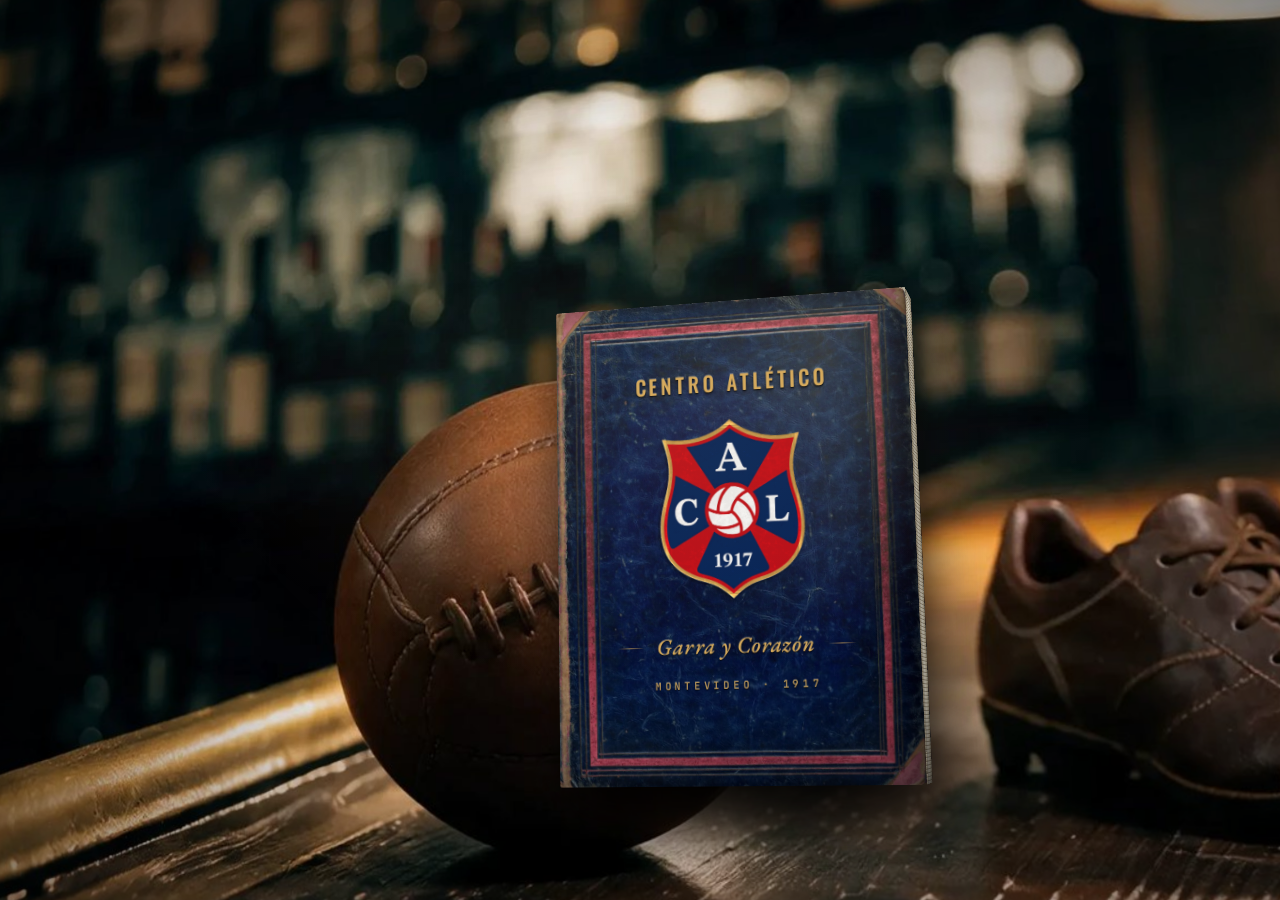
==== commit 39967428: "Escudo nuevo en todas las piezas Se reemplaza el escudo por el blasón de cuarteles rojo y azul con l" ====
--- a/index.html
+++ b/index.html
@@ -99,7 +99,7 @@
     <div class="tapa">
       <span class="cara cara-frente" aria-hidden="true">
         <span class="grabado-arriba">Centro Atlético</span>
-        <img class="escudo-tapa" src="assets/img/escudo-tapa.png" alt="Escudo del Centro Atlético Lito" width="760" height="1009" fetchpriority="high">
+        <img class="escudo-tapa" src="assets/img/escudo-tapa.png" alt="Escudo del Centro Atlético Lito" width="760" height="911" fetchpriority="high">
         <span class="lema">Garra y Corazón</span>
         <span class="grabado-abajo">Montevideo · 1917</span>
       </span>
@@ -114,7 +114,7 @@
               triunfante, triunfante,<br>
               porque tiene garra y corazón,<br>
               campeón, campeón.</p>
-            <p>Que proclamen tus parciales,<br>
+            <p>Que proclaman tus parciales,<br>
               que son inmortales,<br>
               tu gloria y honor.</p>
           </div>
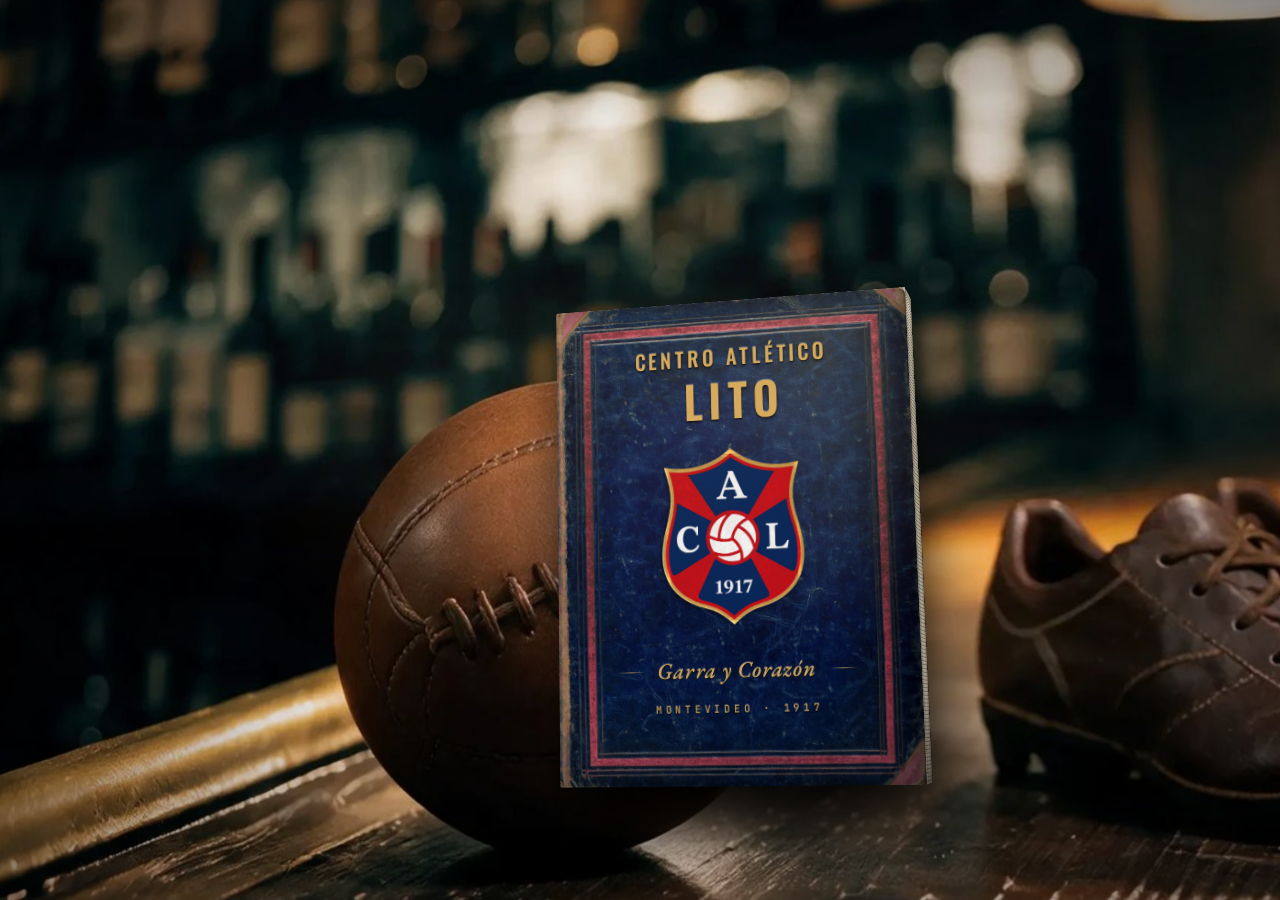
==== commit 93b343ff: "Fotos de partido, "Lito" en la tapa y dos arreglos de la portada Entran las cinco fotos de partido: " ====
--- a/index.html
+++ b/index.html
@@ -6,15 +6,22 @@
 <title>El libro del club · Centro Atlético Lito</title>
 <meta name="description" content="Sitio oficial del Centro Atlético Lito: historia, plantel, fixture, noticias y socios. Montevideo, desde 1917.">
 <meta name="robots" content="noindex, nofollow">
+<link rel="canonical" href="https://jiconnolly.github.io/lito2/">
 <meta property="og:title" content="El libro del club · Centro Atlético Lito">
 <meta property="og:description" content="Sitio oficial del Centro Atlético Lito: historia, plantel, fixture, noticias y socios. Montevideo, desde 1917.">
 <meta property="og:type" content="website">
 <meta property="og:locale" content="es_UY">
-<meta property="og:image" content="assets/img/og.png">
+<meta property="og:site_name" content="Centro Atlético Lito">
+<meta property="og:url" content="https://jiconnolly.github.io/lito2/">
+<meta property="og:image" content="https://jiconnolly.github.io/lito2/assets/img/og.png?v=2">
+<meta property="og:image:width" content="1200">
+<meta property="og:image:height" content="630">
+<meta property="og:image:alt" content="Escudo del Centro Atlético Lito">
 <meta name="twitter:card" content="summary_large_image">
+<meta name="twitter:image" content="https://jiconnolly.github.io/lito2/assets/img/og.png?v=2">
 <meta name="theme-color" content="#0F1A40">
-<link rel="icon" href="assets/img/favicon.png">
-<link rel="apple-touch-icon" href="assets/img/escudo-180.png">
+<link rel="icon" href="assets/img/favicon.png?v=2">
+<link rel="apple-touch-icon" href="assets/img/escudo-180.png?v=2">
 <link rel="preconnect" href="https://fonts.googleapis.com">
 <link rel="preconnect" href="https://fonts.gstatic.com" crossorigin>
 <link href="https://fonts.googleapis.com/css2?family=Oswald:wght@300;400;500;600;700&family=EB+Garamond:ital,wght@0,400;0,500;0,600;1,400;1,500&family=Pinyon+Script&family=Manrope:wght@400;500;600;700&family=JetBrains+Mono:wght@500&display=swap" rel="stylesheet">
@@ -45,7 +52,7 @@
           <a href="club.html">
             <span class="romano">I</span>
             <span class="titulo">El club</span>
-            <span class="apunte">Del bar Manuelito a la cancha</span>
+            <span class="apunte">Del Café Lito a la cancha</span>
           </a>
         </li>
         <li>
@@ -70,15 +77,22 @@
           </a>
         </li>
         <li>
+          <a href="galeria.html">
+            <span class="romano">V</span>
+            <span class="titulo">Galería</span>
+            <span class="apunte">Fotos del plantel y los partidos</span>
+          </a>
+        </li>
+        <li>
           <a href="socios.html">
-            <span class="romano">V</span>
+            <span class="romano">VI</span>
             <span class="titulo">Hacete socio</span>
             <span class="apunte">Cuotas y alta</span>
           </a>
         </li>
         <li>
           <a href="contacto.html">
-            <span class="romano">VI</span>
+            <span class="romano">VII</span>
             <span class="titulo">Contacto</span>
             <span class="apunte">Sede, prensa y marca</span>
           </a>
@@ -98,7 +112,7 @@
 
     <div class="tapa">
       <span class="cara cara-frente" aria-hidden="true">
-        <span class="grabado-arriba">Centro Atlético</span>
+        <span class="grabado-arriba">Centro Atlético<b class="nombre">Lito</b></span>
         <img class="escudo-tapa" src="assets/img/escudo-tapa.png" alt="Escudo del Centro Atlético Lito" width="760" height="911" fetchpriority="high">
         <span class="lema">Garra y Corazón</span>
         <span class="grabado-abajo">Montevideo · 1917</span>
--- a/assets/css/main.css
+++ b/assets/css/main.css
@@ -30,6 +30,12 @@
 
   /* Neutro cálido, sesgado hacia el papel: reglas, folios, texto de apoyo */
   --sepia: #8A7E68;
+
+  /* Estado de un resultado. No son colores de marca: son semánticos, y por eso
+     viven fuera de la paleta del manual. */
+  --ganado: #2F6B4A;
+  --empatado: #8A8681;
+  --perdido: var(--rojo);
   --sepia-suave: rgba(138, 126, 104, .34);
 
   --display: 'Oswald', 'Arial Narrow', system-ui, sans-serif;
@@ -390,11 +396,20 @@
   /* El interletrado cede para que entre en una línea a este cuerpo. */
   letter-spacing: .17em; padding-left: .17em;
   white-space: nowrap;
+  line-height: 1.05;
   text-shadow:
     0 -1px 0 rgba(255, 240, 210, .34),
     0 1px 1px rgba(0, 0, 0, .78),
     0 2px 3px rgba(0, 0, 0, .5);
 }
+.grabado-arriba .nombre {
+  display: block;
+  margin-top: clamp(4px, .9vw, 8px);
+  font-weight: 600;
+  font-size: clamp(34px, 6.6vw, 50px);
+  letter-spacing: .13em; padding-left: .13em;
+}
+
 .grabado-abajo {
   align-self: start;
   margin-top: clamp(9px, 1.5vw, 14px);
@@ -428,26 +443,7 @@
   width: clamp(120px, 28vw, 176px);
   transition: transform .5s ease;
 }
-.tapa:hover .lema {
-  position: relative; z-index: 2;
-  margin: clamp(14px, 2.4vw, 20px) 0 0;
-  display: flex; align-items: center; gap: clamp(9px, 1.6vw, 14px);
-  font-family: var(--prosa); font-style: italic; font-weight: 500;
-  font-size: clamp(16px, 2.9vw, 24px);
-  letter-spacing: .045em;
-  color: var(--oro);
-  text-shadow:
-    0 -1px 0 rgba(255, 240, 210, .3),
-    0 1px 1px rgba(0, 0, 0, .8),
-    0 0 10px rgba(212, 168, 90, .14);
-  white-space: nowrap;
-}
-.lema::before, .lema::after {
-  content: ""; width: clamp(16px, 3.4vw, 30px); height: 1px;
-  background: linear-gradient(90deg, transparent, rgba(212, 168, 90, .75), transparent);
-}
-
-.escudo-tapa { transform: translateY(-4px) scale(1.02); }
+.tapa:hover .escudo-tapa { transform: translateY(-4px) scale(1.02); }
 
 /* Guarda: el reverso de la tapa */
 .cara-dorso {
@@ -539,7 +535,7 @@
 
 .indice-pie {
   display: flex; justify-content: space-between; align-items: baseline; gap: 12px;
-  margin: 22px 0 0; padding-top: 12px; border-top: 1px solid var(--sepia-suave);
+  margin: 16px 0 0; padding-top: 10px; border-top: 1px solid var(--sepia-suave);
   font-family: var(--mono); font-size: 9.5px; letter-spacing: .2em; text-transform: uppercase;
   color: var(--sepia);
 }
@@ -550,8 +546,8 @@
 .marcas {
   display: flex; align-items: center; justify-content: center;
   gap: clamp(11px, 2.4vw, 18px);
-  margin-top: clamp(14px, 2.6vw, 20px);
-  padding-top: clamp(12px, 2.2vw, 17px);
+  margin-top: clamp(10px, 1.9vw, 14px);
+  padding-top: clamp(9px, 1.7vw, 12px);
   border-top: 1px dotted var(--sepia-suave);
 }
 .marcas img {
@@ -575,10 +571,10 @@
 .hoja-indice .sello {
   font-family: var(--mono); font-size: 9.5px; letter-spacing: .26em;
   text-transform: uppercase; color: var(--sepia);
-  margin: 0 0 16px;
+  margin: 0 0 12px;
 }
 .hoja-indice .regla {
-  height: 1px; background: var(--sepia-suave); margin: 0 0 16px;
+  height: 1px; background: var(--sepia-suave); margin: 0 0 12px;
 }
 
 .indice { list-style: none; margin: 0; padding: 0; }
@@ -588,7 +584,7 @@
   grid-template-columns: 1.9em minmax(0, 1fr) auto;
   align-items: baseline;
   gap: 7px;
-  padding: 8px 2px;
+  padding: 6px 2px;
   text-decoration: none;
   color: var(--tinta);
   border-bottom: 1px dotted var(--sepia-suave);
@@ -620,7 +616,7 @@
   box-shadow: 0 1px 0 rgba(212, 168, 90, .5);
 }
 
-.cabecera-fila { display: flex; align-items: center; gap: 18px; min-height: 62px; }
+.cabecera-fila { display: flex; align-items: center; gap: 14px; min-height: 62px; }
 
 .marca { display: flex; align-items: center; gap: 11px; text-decoration: none; color: var(--tinta); }
 .marca img { width: 30px; }
@@ -646,9 +642,9 @@
 .menu { margin-left: auto; display: flex; gap: 2px; flex-wrap: wrap; }
 .menu a {
   font-family: var(--display); font-weight: 500; font-size: 12.5px;
-  letter-spacing: .1em; text-transform: uppercase;
+  letter-spacing: .06em; text-transform: uppercase;
   color: var(--sepia); text-decoration: none;
-  padding: 9px 11px; border-bottom: 2px solid transparent;
+  padding: 9px 8px; border-bottom: 2px solid transparent;
 }
 .menu a:hover { color: var(--azul); border-bottom-color: var(--rojo); }
 .menu a[aria-current="page"] { color: var(--azul); border-bottom-color: var(--oro); }
@@ -851,9 +847,9 @@
   font-family: var(--mono); font-size: 9px; font-weight: 500; color: var(--hueso);
   display: inline-flex; align-items: center; justify-content: center;
 }
-.forma i.G { background: var(--azul); }
-.forma i.E { background: var(--oro-80); }
-.forma i.P { background: var(--rojo); }
+.forma i.G { background: var(--ganado); }
+.forma i.E { background: var(--empatado); }
+.forma i.P { background: var(--perdido); }
 
 /* ---------- Rejillas y tarjetas ---------- */
 
@@ -878,7 +874,7 @@
 
 /* Foto pegada con esquineros, como en un álbum */
 .foto-album { position: relative; padding: 13px; background: var(--papel-sombra); box-shadow: 0 2px 0 rgba(138, 126, 104, .3); }
-.foto-album img { filter: sepia(.16) contrast(1.02); }
+.foto-album img { filter: sepia(.06) contrast(1.02); }
 .foto-album::before, .foto-album::after {
   content: ""; position: absolute; width: 20px; height: 20px; border: 2px solid var(--oro-80); opacity: .8;
 }
@@ -887,6 +883,73 @@
 .epigrafe {
   margin: 10px 0 0; max-width: none;
   font-family: var(--prosa); font-style: italic; font-size: 15px; color: var(--sepia);
+}
+
+
+/* ---------- Galería: el álbum del club ----------
+   Cada foto va pegada con esquineros sobre el papel, como en un álbum de
+   verdad, y con un pie escrito a máquina. Se agranda en un visor propio
+   para no sacar a nadie de la página. */
+
+.grupo-galeria + .grupo-galeria { margin-top: 54px; }
+.grupo-galeria .prosa { margin-bottom: 26px; }
+
+/* Columnas en vez de grilla: así cada foto conserva su proporción y las
+   verticales conviven con las apaisadas sin recortarse, como en un álbum
+   pegado a mano. */
+.galeria { columns: 3 250px; column-gap: 26px; }
+
+.postal { margin: 0 0 26px; break-inside: avoid; }
+.postal button {
+  display: block; width: 100%; padding: 11px; border: 0; cursor: zoom-in;
+  background: var(--papel-sombra); box-shadow: 0 2px 0 rgba(138, 126, 104, .3);
+  position: relative; transition: transform .22s ease, box-shadow .22s ease;
+}
+.postal button::before, .postal button::after {
+  content: ""; position: absolute; width: 17px; height: 17px;
+  border: 2px solid var(--oro-80); opacity: .75;
+}
+.postal button::before { left: 3px; top: 3px; border-right: 0; border-bottom: 0; }
+.postal button::after { right: 3px; bottom: 3px; border-left: 0; border-top: 0; }
+.postal button:hover, .postal button:focus-visible {
+  transform: translateY(-3px) rotate(-.35deg);
+  box-shadow: 0 10px 22px rgba(24, 18, 10, .22);
+}
+.postal img { width: 100%; filter: sepia(.06) contrast(1.02); }
+
+.postal figcaption {
+  display: flex; flex-wrap: wrap; justify-content: space-between; gap: 2px 14px; align-items: baseline;
+  margin-top: 9px; font-family: var(--mono); font-size: 11px; letter-spacing: .06em;
+  color: var(--sepia); text-transform: uppercase;
+}
+.postal figcaption i { font-style: normal; opacity: .7; white-space: nowrap; }
+
+/* Visor */
+.visor {
+  border: 0; padding: 0; max-width: min(1000px, 92vw); max-height: 92vh;
+  background: var(--papel); color: var(--tinta);
+  box-shadow: 0 26px 70px rgba(12, 9, 5, .6);
+}
+.visor::backdrop { background: rgba(16, 12, 7, .84); }
+body:has(.visor[open]) .cabecera { backdrop-filter: none; z-index: 1; }
+.visor figure { margin: 0; padding: 16px; }
+.visor img { max-height: 76vh; width: auto; margin: 0 auto; }
+.visor figcaption {
+  margin-top: 12px; font-family: var(--mono); font-size: 12px;
+  letter-spacing: .08em; text-transform: uppercase; color: var(--sepia); text-align: center;
+}
+.visor-cerrar {
+  position: absolute; top: 6px; right: 10px; z-index: 2;
+  border: 0; background: none; cursor: pointer;
+  font-size: 30px; line-height: 1; color: var(--sepia);
+}
+.visor-cerrar:hover { color: var(--rojo); }
+
+@media (max-width: 560px) {
+  .galeria { columns: 2 140px; column-gap: 16px; }
+  .postal { margin-bottom: 16px; }
+  /* En pantalla angosta el pie no entra en una línea: la fecha va debajo. */
+  .postal figcaption { flex-direction: column; gap: 2px; }
 }
 
 /* ---------- Noticias ---------- */
